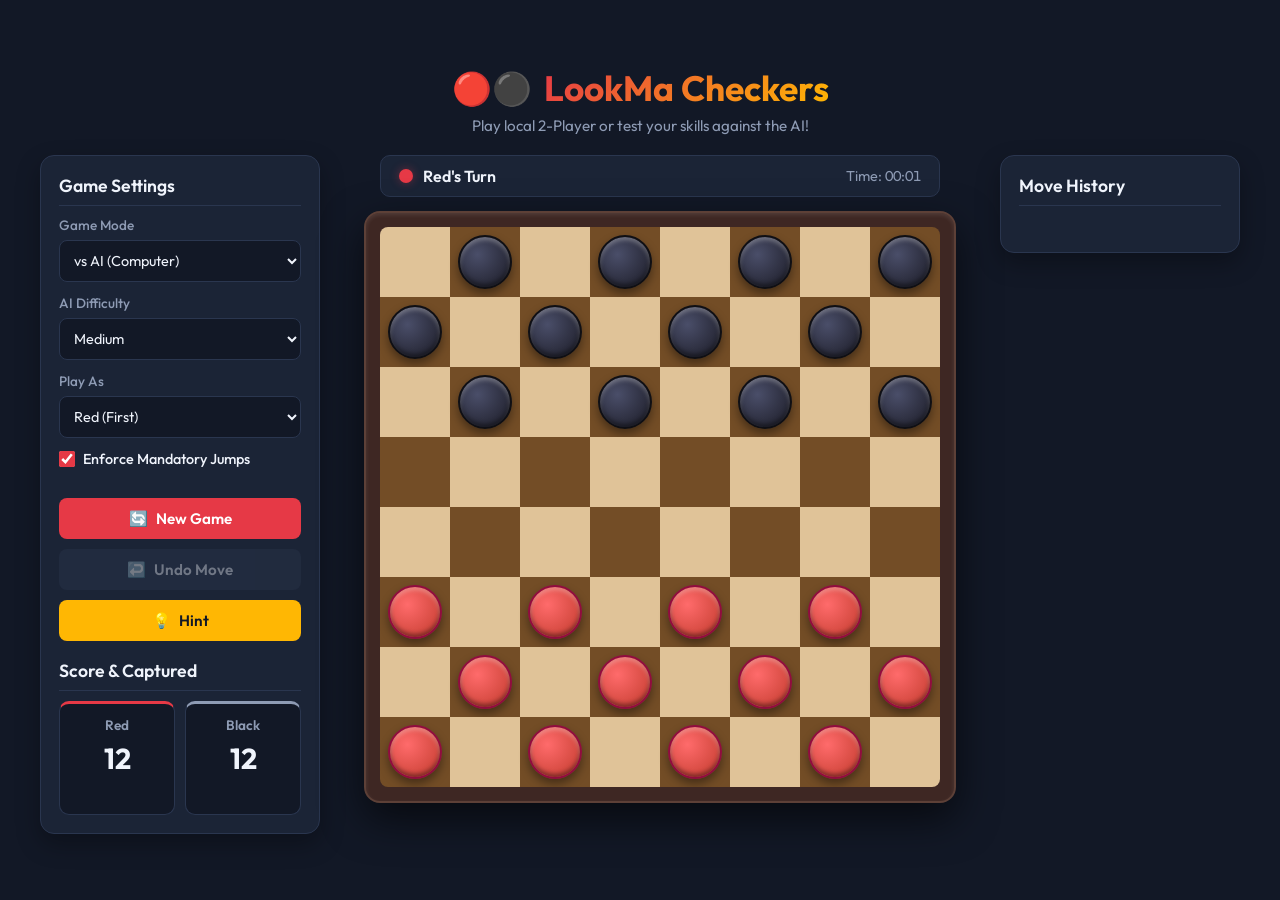
==== index.html @ aebc0d84 "Initialize LookMa Checkers game project" ====
<!DOCTYPE html>
<html lang="en">
<head>
    <meta charset="UTF-8">
    <meta name="viewport" content="width=device-width, initial-scale=1.0">
    <title>LookMa - Checkers Game</title>
    <link rel="stylesheet" href="style.css">
    <link rel="preconnect" href="https://fonts.googleapis.com">
    <link rel="preconnect" href="https://fonts.gstatic.com" crossorigin>
    <link href="https://fonts.googleapis.com/css2?family=Outfit:wght@400;500;600;700&display=swap" rel="stylesheet">
</head>
<body>
    <div class="app-container">
        <!-- Header -->
        <header class="app-header">
            <div class="logo-area">
                <span class="logo-icon">🔴⚫</span>
                <h1>LookMa Checkers</h1>
            </div>
            <p class="tagline">Play local 2-Player or test your skills against the AI!</p>
        </header>

        <!-- Main Content Grid -->
        <main class="game-layout">
            <!-- Sidebar / Game Controls -->
            <aside class="panel controls-panel">
                <div class="panel-section">
                    <h2>Game Settings</h2>
                    
                    <div class="setting-item">
                        <label for="mode-select">Game Mode</label>
                        <select id="mode-select" class="custom-select">
                            <option value="ai">vs AI (Computer)</option>
                            <option value="pvp">2 Players (Local)</option>
                        </select>
                    </div>

                    <div class="setting-item" id="ai-difficulty-group">
                        <label for="difficulty-select">AI Difficulty</label>
                        <select id="difficulty-select" class="custom-select">
                            <option value="easy">Easy</option>
                            <option value="medium" selected>Medium</option>
                            <option value="hard">Hard</option>
                        </select>
                    </div>

                    <div class="setting-item">
                        <label for="player-color-select">Play As</label>
                        <select id="player-color-select" class="custom-select">
                            <option value="red" selected>Red (First)</option>
                            <option value="black">Black (Second)</option>
                        </select>
                    </div>

                    <div class="setting-item checkbox-item">
                        <label for="forced-jumps-toggle">
                            <input type="checkbox" id="forced-jumps-toggle" checked>
                            Enforce Mandatory Jumps
                        </label>
                    </div>
                </div>

                <div class="panel-section action-buttons">
                    <button id="btn-new-game" class="btn btn-primary">
                        <span class="btn-icon">🔄</span> New Game
                    </button>
                    <button id="btn-undo" class="btn btn-secondary" disabled>
                        <span class="btn-icon">↩️</span> Undo Move
                    </button>
                    <button id="btn-hint" class="btn btn-utility">
                        <span class="btn-icon">💡</span> Hint
                    </button>
                </div>

                <div class="panel-section score-section">
                    <h2>Score & Captured</h2>
                    <div class="score-cards">
                        <div class="score-card red-card">
                            <span class="player-name">Red</span>
                            <span id="red-count" class="score-count">12</span>
                            <div id="red-captured" class="captured-pieces"></div>
                        </div>
                        <div class="score-card black-card">
                            <span class="player-name">Black</span>
                            <span id="black-count" class="score-count">12</span>
                            <div id="black-captured" class="captured-pieces"></div>
                        </div>
                    </div>
                </div>
            </aside>

            <!-- Center Board Area -->
            <section class="board-container-wrapper">
                <div class="status-bar">
                    <div class="turn-indicator">
                        <span class="indicator-dot" id="turn-dot"></span>
                        <span id="status-text">Red's Turn</span>
                    </div>
                    <div class="timer-display" id="timer-display">Time: 00:00</div>
                </div>

                <div class="board-frame">
                    <div id="board" class="checkers-board"></div>
                </div>
            </section>

            <!-- Right Sidebar: Move Log -->
            <aside class="panel history-panel">
                <h2>Move History</h2>
                <div class="history-list-wrapper">
                    <ol id="history-list" class="history-list"></ol>
                </div>
            </aside>
        </main>
    </div>

    <!-- Victory / Game Over Modal -->
    <div id="victory-modal" class="modal-backdrop hidden">
        <div class="modal-card">
            <div class="modal-header">
                <span class="trophy-emoji">🏆</span>
                <h2 id="modal-title">Game Over!</h2>
            </div>
            <p id="modal-message">Red wins the match!</p>
            <div class="modal-actions">
                <button id="modal-restart" class="btn btn-primary">Play Again</button>
            </div>
        </div>
    </div>

    <script src="game.js"></script>
</body>
</html>
---- style.css ----
/* LookMa Checkers Styling */

:root {
    --bg-dark: #121826;
    --panel-bg: #1b2436;
    --panel-border: #2a364f;
    --text-main: #f0f4fc;
    --text-muted: #8e9bb4;
    --accent-red: #e63946;
    --accent-red-glow: rgba(230, 57, 70, 0.4);
    --accent-black: #2b2d42;
    --accent-black-glow: rgba(43, 45, 66, 0.6);
    --accent-gold: #ffb703;
    --tile-light: #e0c398;
    --tile-dark: #734d26;
    --tile-dark-hover: #8c5e2f;
    --highlight-selected: rgba(255, 215, 0, 0.6);
    --highlight-move: rgba(46, 204, 113, 0.6);
    --highlight-must-jump: rgba(231, 76, 60, 0.7);
    --font-family: 'Outfit', -apple-system, BlinkMacSystemFont, "Segoe UI", Roboto, sans-serif;
    --board-size: min(80vw, 560px);
}

* {
    box-sizing: border-box;
    margin: 0;
    padding: 0;
}

body {
    font-family: var(--font-family);
    background-color: var(--bg-dark);
    color: var(--text-main);
    min-height: 100vh;
    display: flex;
    justify-content: center;
    align-items: center;
    padding: 20px;
}

.app-container {
    width: 100%;
    max-width: 1200px;
    display: flex;
    flex-direction: column;
    gap: 20px;
}

/* Header */
.app-header {
    text-align: center;
    display: flex;
    flex-direction: column;
    align-items: center;
    gap: 6px;
}

.logo-area {
    display: flex;
    align-items: center;
    gap: 12px;
}

.logo-icon {
    font-size: 2rem;
}

.app-header h1 {
    font-size: 2.2rem;
    font-weight: 700;
    background: linear-gradient(135deg, #e63946, #ffb703);
    -webkit-background-clip: text;
    -webkit-text-fill-color: transparent;
}

.tagline {
    color: var(--text-muted);
    font-size: 0.95rem;
}

/* Game Layout Grid */
.game-layout {
    display: grid;
    grid-template-columns: 280px 1fr 240px;
    gap: 20px;
    align-items: start;
}

@media (max-width: 1024px) {
    .game-layout {
        grid-template-columns: 1fr;
    }
}

/* Panels */
.panel {
    background-color: var(--panel-bg);
    border: 1px solid var(--panel-border);
    border-radius: 14px;
    padding: 18px;
    display: flex;
    flex-direction: column;
    gap: 18px;
    box-shadow: 0 10px 25px rgba(0, 0, 0, 0.3);
}

.panel h2 {
    font-size: 1.1rem;
    font-weight: 600;
    color: var(--text-main);
    border-bottom: 1px solid var(--panel-border);
    padding-bottom: 8px;
    margin-bottom: 10px;
}

.setting-item {
    display: flex;
    flex-direction: column;
    gap: 6px;
    margin-bottom: 12px;
}

.setting-item label {
    font-size: 0.85rem;
    color: var(--text-muted);
    font-weight: 500;
}

.custom-select {
    background-color: #121826;
    color: var(--text-main);
    border: 1px solid var(--panel-border);
    padding: 10px;
    border-radius: 8px;
    font-family: inherit;
    font-size: 0.9rem;
    outline: none;
    cursor: pointer;
    transition: border-color 0.2s;
}

.custom-select:focus {
    border-color: var(--accent-gold);
}

.checkbox-item label {
    display: flex;
    align-items: center;
    gap: 8px;
    color: var(--text-main);
    cursor: pointer;
    font-size: 0.9rem;
}

.checkbox-item input[type="checkbox"] {
    accent-color: var(--accent-red);
    width: 16px;
    height: 16px;
    cursor: pointer;
}

/* Action Buttons */
.action-buttons {
    display: flex;
    flex-direction: column;
    gap: 10px;
}

.btn {
    display: flex;
    align-items: center;
    justify-content: center;
    gap: 8px;
    padding: 11px 16px;
    border-radius: 8px;
    border: none;
    font-family: inherit;
    font-size: 0.95rem;
    font-weight: 600;
    cursor: pointer;
    transition: transform 0.15s, background-color 0.2s, opacity 0.2s;
}

.btn:active {
    transform: scale(0.97);
}

.btn:disabled {
    opacity: 0.4;
    cursor: not-allowed;
}

.btn-primary {
    background-color: var(--accent-red);
    color: white;
}

.btn-primary:hover:not(:disabled) {
    background-color: #d62828;
}

.btn-secondary {
    background-color: #2b364d;
    color: var(--text-main);
}

.btn-secondary:hover:not(:disabled) {
    background-color: #384663;
}

.btn-utility {
    background-color: #ffb703;
    color: #121826;
}

.btn-utility:hover:not(:disabled) {
    background-color: #e0a200;
}

/* Score Section */
.score-cards {
    display: grid;
    grid-template-columns: 1fr 1fr;
    gap: 10px;
}

.score-card {
    background-color: #121826;
    border: 1px solid var(--panel-border);
    border-radius: 10px;
    padding: 12px;
    display: flex;
    flex-direction: column;
    align-items: center;
    gap: 6px;
}

.score-card.red-card {
    border-top: 3px solid var(--accent-red);
}

.score-card.black-card {
    border-top: 3px solid #8e9bb4;
}

.player-name {
    font-size: 0.85rem;
    font-weight: 600;
    color: var(--text-muted);
}

.score-count {
    font-size: 1.8rem;
    font-weight: 700;
}

.captured-pieces {
    display: flex;
    flex-wrap: wrap;
    gap: 3px;
    min-height: 20px;
}

.captured-mini-piece {
    width: 12px;
    height: 12px;
    border-radius: 50%;
}

.captured-mini-piece.red {
    background-color: var(--accent-red);
}

.captured-mini-piece.black {
    background-color: #555;
}

/* Board Center Wrapper */
.board-container-wrapper {
    display: flex;
    flex-direction: column;
    align-items: center;
    gap: 14px;
}

.status-bar {
    width: 100%;
    max-width: var(--board-size);
    display: flex;
    justify-content: space-between;
    align-items: center;
    background-color: var(--panel-bg);
    border: 1px solid var(--panel-border);
    border-radius: 10px;
    padding: 10px 18px;
}

.turn-indicator {
    display: flex;
    align-items: center;
    gap: 10px;
    font-weight: 600;
    font-size: 1rem;
}

.indicator-dot {
    width: 14px;
    height: 14px;
    border-radius: 50%;
    background-color: var(--accent-red);
    box-shadow: 0 0 10px var(--accent-red-glow);
    transition: background-color 0.3s, box-shadow 0.3s;
}

.indicator-dot.black-turn {
    background-color: #6c757d;
    box-shadow: 0 0 10px rgba(108, 117, 125, 0.5);
}

.timer-display {
    font-size: 0.9rem;
    color: var(--text-muted);
    font-variant-numeric: tabular-nums;
}

/* Board Frame & Grid */
.board-frame {
    background: #3e2723;
    padding: 14px;
    border-radius: 16px;
    box-shadow: 0 16px 40px rgba(0, 0, 0, 0.6), inset 0 2px 4px rgba(255, 255, 255, 0.1);
    border: 2px solid #5d4037;
}

.checkers-board {
    width: var(--board-size);
    height: var(--board-size);
    display: grid;
    grid-template-columns: repeat(8, 1fr);
    grid-template-rows: repeat(8, 1fr);
    border-radius: 8px;
    overflow: hidden;
    user-select: none;
}

.square {
    position: relative;
    display: flex;
    justify-content: center;
    align-items: center;
    cursor: default;
}

.square.light {
    background-color: var(--tile-light);
}

.square.dark {
    background-color: var(--tile-dark);
}

.square.dark.playable {
    cursor: pointer;
}

.square.dark.playable:hover {
    background-color: var(--tile-dark-hover);
}

.square.selected {
    box-shadow: inset 0 0 0 4px var(--accent-gold);
}

.square.must-jump {
    box-shadow: inset 0 0 0 3px var(--accent-red);
}

/* Move Target Dot / Overlay */
.move-hint {
    width: 28%;
    height: 28%;
    border-radius: 50%;
    background-color: var(--highlight-move);
    box-shadow: 0 0 8px var(--highlight-move);
    pointer-events: none;
    animation: pulse 1.2s infinite alternate;
}

@keyframes pulse {
    0% { transform: scale(0.85); opacity: 0.7; }
    100% { transform: scale(1.1); opacity: 1; }
}

/* Checkers Pieces */
.piece {
    width: 78%;
    height: 78%;
    border-radius: 50%;
    display: flex;
    justify-content: center;
    align-items: center;
    position: relative;
    box-shadow: 0 5px 10px rgba(0, 0, 0, 0.4), inset 0 -3px 4px rgba(0, 0, 0, 0.4), inset 0 3px 4px rgba(255, 255, 255, 0.3);
    transition: transform 0.2s cubic-bezier(0.175, 0.885, 0.32, 1.275);
    cursor: pointer;
}

.piece:hover {
    transform: scale(1.08);
}

.piece.red {
    background: radial-gradient(circle at 35% 35%, #ff6b6b, #c0392b);
    border: 2px solid #900c3f;
}

.piece.black {
    background: radial-gradient(circle at 35% 35%, #4a4e69, #1a1a24);
    border: 2px solid #0f0f14;
}

.piece.king::after {
    content: "👑";
    font-size: clamp(1rem, 3vw, 1.6rem);
    filter: drop-shadow(0 2px 2px rgba(0, 0, 0, 0.6));
}

/* Move History Panel */
.history-panel {
    max-height: 560px;
}

.history-list-wrapper {
    overflow-y: auto;
    max-height: 460px;
    padding-right: 4px;
}

.history-list-wrapper::-webkit-scrollbar {
    width: 6px;
}

.history-list-wrapper::-webkit-scrollbar-thumb {
    background-color: var(--panel-border);
    border-radius: 4px;
}

.history-list {
    list-style-position: inside;
    display: flex;
    flex-direction: column;
    gap: 6px;
    font-size: 0.85rem;
}

.history-item {
    padding: 6px 10px;
    background-color: #121826;
    border-radius: 6px;
    border-left: 3px solid var(--text-muted);
    display: flex;
    justify-content: space-between;
    color: var(--text-main);
}

.history-item.red-move {
    border-left-color: var(--accent-red);
}

.history-item.black-move {
    border-left-color: #6c757d;
}

/* Modal Window */
.modal-backdrop {
    position: fixed;
    top: 0;
    left: 0;
    width: 100vw;
    height: 100vh;
    background-color: rgba(0, 0, 0, 0.75);
    display: flex;
    justify-content: center;
    align-items: center;
    z-index: 999;
    backdrop-filter: blur(4px);
    transition: opacity 0.3s ease;
}

.modal-backdrop.hidden {
    opacity: 0;
    pointer-events: none;
}

.modal-card {
    background-color: var(--panel-bg);
    border: 1px solid var(--panel-border);
    border-radius: 16px;
    padding: 30px 40px;
    text-align: center;
    max-width: 400px;
    width: 90%;
    box-shadow: 0 20px 50px rgba(0, 0, 0, 0.5);
    display: flex;
    flex-direction: column;
    gap: 16px;
}

.trophy-emoji {
    font-size: 3.5rem;
}

.modal-card h2 {
    font-size: 1.8rem;
    color: var(--accent-gold);
}

.modal-card p {
    font-size: 1.1rem;
    color: var(--text-main);
}

.modal-actions {
    margin-top: 10px;
}
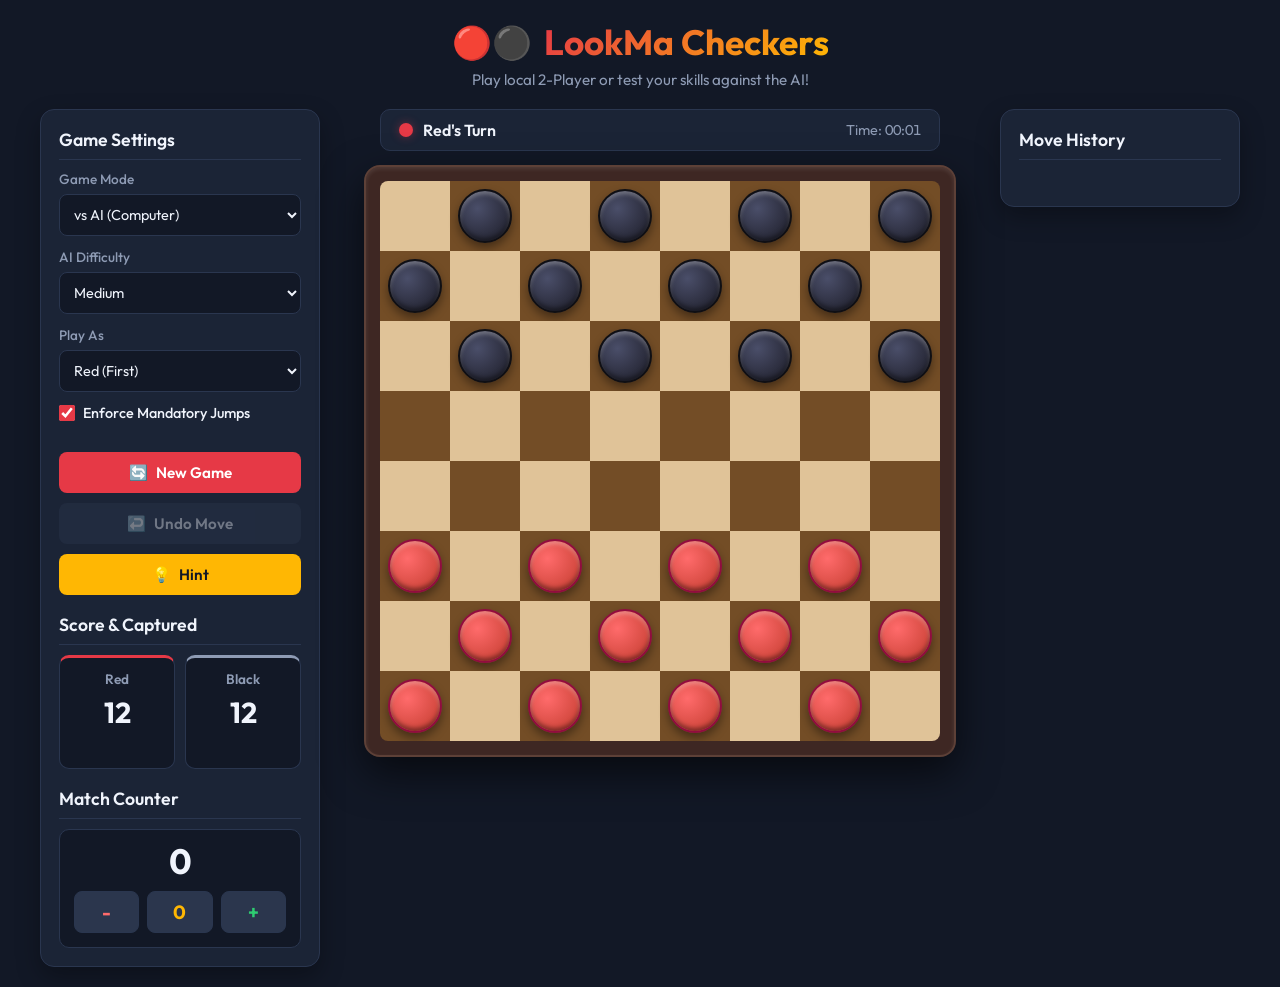
==== commit fe31dd8a: "add match counter panel with -, 0, and + buttons" ====
--- a/index.html
+++ b/index.html
@@ -87,6 +87,18 @@
                         </div>
                     </div>
                 </div>
+
+                <div class="panel-section counter-section">
+                    <h2>Match Counter</h2>
+                    <div class="counter-card">
+                        <span id="counter-value" class="counter-display">0</span>
+                        <div class="counter-controls">
+                            <button id="btn-counter-minus" class="btn btn-counter btn-counter-minus" aria-label="Decrement counter">-</button>
+                            <button id="btn-counter-zero" class="btn btn-counter btn-counter-zero" aria-label="Reset counter">0</button>
+                            <button id="btn-counter-plus" class="btn btn-counter btn-counter-plus" aria-label="Increment counter">+</button>
+                        </div>
+                    </div>
+                </div>
             </aside>
 
             <!-- Center Board Area -->
--- a/style.css
+++ b/style.css
@@ -1,5 +1,3 @@
-/* LookMa Checkers Styling */
-
 :root {
     --bg-dark: #121826;
     --panel-bg: #1b2436;
@@ -261,6 +259,77 @@
     min-height: 20px;
 }
 
+/* Counter Section */
+.counter-card {
+    background-color: #121826;
+    border: 1px solid var(--panel-border);
+    border-radius: 10px;
+    padding: 14px;
+    display: flex;
+    flex-direction: column;
+    align-items: center;
+    gap: 12px;
+}
+
+.counter-display {
+    font-size: 2.2rem;
+    font-weight: 700;
+    color: var(--text-main);
+    font-variant-numeric: tabular-nums;
+    line-height: 1;
+}
+
+.counter-controls {
+    display: flex;
+    gap: 8px;
+    width: 100%;
+    justify-content: center;
+}
+
+.btn-counter {
+    flex: 1;
+    padding: 8px 12px;
+    font-size: 1.2rem;
+    font-weight: 700;
+    background-color: #2b364d;
+    color: var(--text-main);
+    border: 1px solid var(--panel-border);
+    border-radius: 8px;
+    transition: background-color 0.2s, transform 0.15s, border-color 0.2s;
+}
+
+.btn-counter:hover {
+    background-color: #384663;
+    border-color: var(--accent-gold);
+}
+
+.btn-counter-minus {
+    color: #ff6b6b;
+}
+
+.btn-counter-minus:hover {
+    background-color: rgba(230, 57, 70, 0.2);
+    border-color: var(--accent-red);
+}
+
+.btn-counter-plus {
+    color: #2ecc71;
+}
+
+.btn-counter-plus:hover {
+    background-color: rgba(46, 204, 113, 0.2);
+    border-color: #2ecc71;
+}
+
+.btn-counter-zero {
+    color: var(--accent-gold);
+}
+
+.btn-counter-zero:hover {
+    background-color: rgba(255, 183, 3, 0.2);
+    border-color: var(--accent-gold);
+}
+
 .captured-mini-piece {
     width: 12px;
     height: 12px;
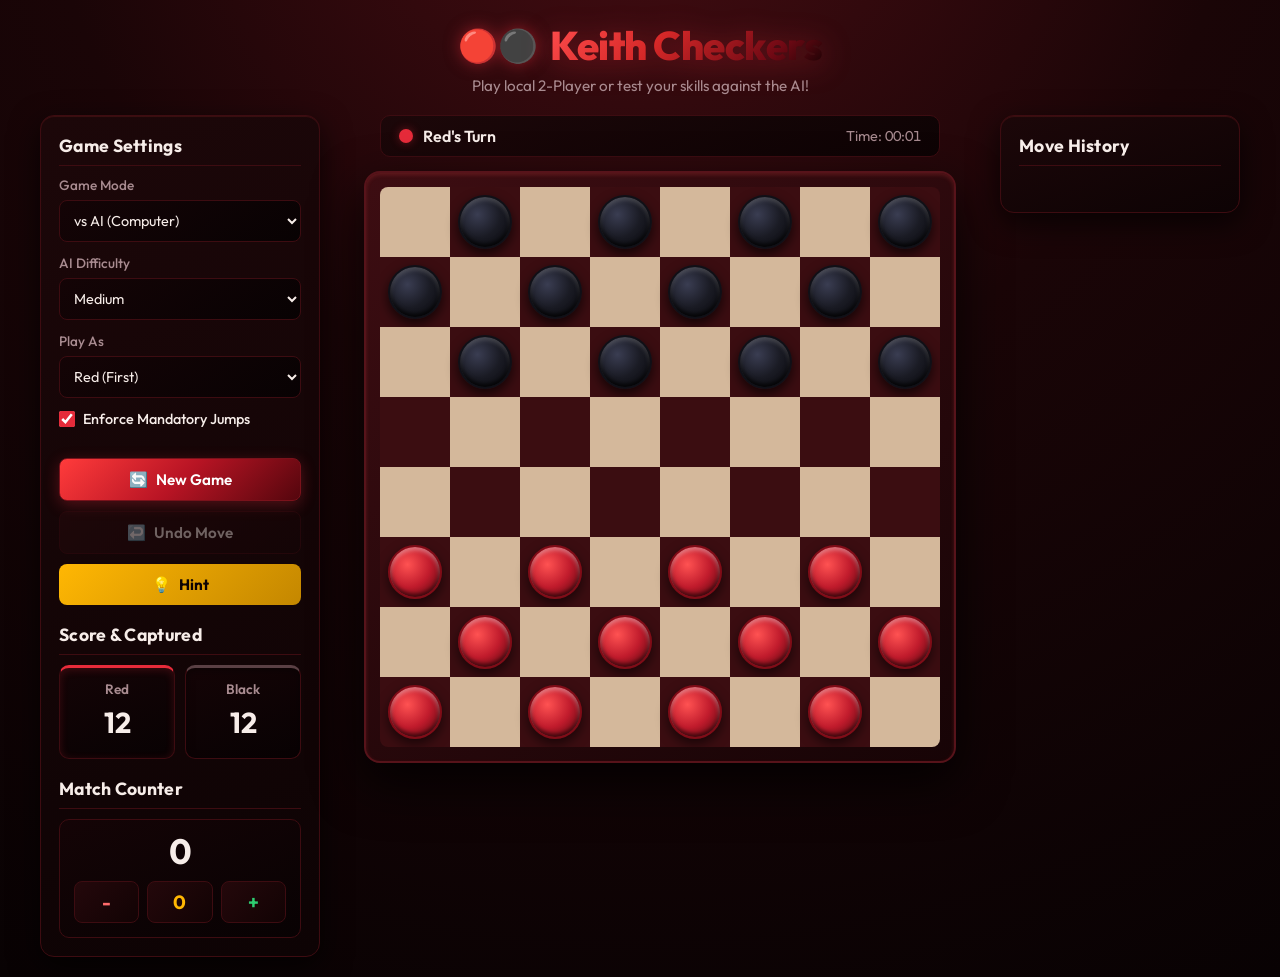
==== commit 0628cc78: "rename app to Keith Checkers and apply red/black ombre theme" ====
--- a/index.html
+++ b/index.html
@@ -3,11 +3,11 @@
 <head>
     <meta charset="UTF-8">
     <meta name="viewport" content="width=device-width, initial-scale=1.0">
-    <title>LookMa - Checkers Game</title>
+    <title>Keith Checkers</title>
     <link rel="stylesheet" href="style.css">
     <link rel="preconnect" href="https://fonts.googleapis.com">
     <link rel="preconnect" href="https://fonts.gstatic.com" crossorigin>
-    <link href="https://fonts.googleapis.com/css2?family=Outfit:wght@400;500;600;700&display=swap" rel="stylesheet">
+    <link href="https://fonts.googleapis.com/css2?family=Outfit:wght@400;500;600;700;800&display=swap" rel="stylesheet">
 </head>
 <body>
     <div class="app-container">
@@ -15,7 +15,7 @@
         <header class="app-header">
             <div class="logo-area">
                 <span class="logo-icon">🔴⚫</span>
-                <h1>LookMa Checkers</h1>
+                <h1>Keith Checkers</h1>
             </div>
             <p class="tagline">Play local 2-Player or test your skills against the AI!</p>
         </header>
--- a/style.css
+++ b/style.css
@@ -1,20 +1,20 @@
 :root {
-    --bg-dark: #121826;
-    --panel-bg: #1b2436;
-    --panel-border: #2a364f;
-    --text-main: #f0f4fc;
-    --text-muted: #8e9bb4;
-    --accent-red: #e63946;
-    --accent-red-glow: rgba(230, 57, 70, 0.4);
-    --accent-black: #2b2d42;
-    --accent-black-glow: rgba(43, 45, 66, 0.6);
+    --bg-dark: #0a0304;
+    --panel-bg: linear-gradient(160deg, #1c0709 0%, #0d0304 100%);
+    --panel-border: #3d0c11;
+    --text-main: #f7ede9;
+    --text-muted: #a88b90;
+    --accent-red: #e62b3a;
+    --accent-red-glow: rgba(230, 43, 58, 0.4);
+    --accent-black: #1a080a;
+    --accent-black-glow: rgba(26, 8, 10, 0.6);
     --accent-gold: #ffb703;
-    --tile-light: #e0c398;
-    --tile-dark: #734d26;
-    --tile-dark-hover: #8c5e2f;
-    --highlight-selected: rgba(255, 215, 0, 0.6);
-    --highlight-move: rgba(46, 204, 113, 0.6);
-    --highlight-must-jump: rgba(231, 76, 60, 0.7);
+    --tile-light: #d4b89b;
+    --tile-dark: #3b0d11;
+    --tile-dark-hover: #57141a;
+    --highlight-selected: rgba(255, 183, 3, 0.8);
+    --highlight-move: rgba(46, 204, 113, 0.8);
+    --highlight-must-jump: rgba(230, 43, 58, 0.9);
     --font-family: 'Outfit', -apple-system, BlinkMacSystemFont, "Segoe UI", Roboto, sans-serif;
     --board-size: min(80vw, 560px);
 }
@@ -27,7 +27,7 @@
 
 body {
     font-family: var(--font-family);
-    background-color: var(--bg-dark);
+    background: radial-gradient(circle at 50% -20%, #4a0d13 0%, #1a0507 45%, #080203 100%);
     color: var(--text-main);
     min-height: 100vh;
     display: flex;
@@ -61,14 +61,17 @@
 
 .logo-icon {
     font-size: 2rem;
+    filter: drop-shadow(0 0 8px rgba(230, 43, 58, 0.5));
 }
 
 .app-header h1 {
-    font-size: 2.2rem;
-    font-weight: 700;
-    background: linear-gradient(135deg, #e63946, #ffb703);
+    font-size: 2.5rem;
+    font-weight: 800;
+    letter-spacing: -0.5px;
+    background: linear-gradient(135deg, #ff4d4d 0%, #d62828 40%, #700914 80%, #170204 100%);
     -webkit-background-clip: text;
     -webkit-text-fill-color: transparent;
+    filter: drop-shadow(0 4px 15px rgba(230, 43, 58, 0.4));
 }
 
 .tagline {
@@ -90,25 +93,26 @@
     }
 }
 
-/* Panels */
+/* Panels with Red-Black Ombre styling */
 .panel {
-    background-color: var(--panel-bg);
+    background: linear-gradient(160deg, #1c0709 0%, #0d0304 100%);
     border: 1px solid var(--panel-border);
     border-radius: 14px;
     padding: 18px;
     display: flex;
     flex-direction: column;
     gap: 18px;
-    box-shadow: 0 10px 25px rgba(0, 0, 0, 0.3);
+    box-shadow: 0 10px 30px rgba(0, 0, 0, 0.7), inset 0 1px 1px rgba(255, 77, 77, 0.15);
 }
 
 .panel h2 {
     font-size: 1.1rem;
-    font-weight: 600;
+    font-weight: 700;
     color: var(--text-main);
     border-bottom: 1px solid var(--panel-border);
     padding-bottom: 8px;
     margin-bottom: 10px;
+    letter-spacing: 0.3px;
 }
 
 .setting-item {
@@ -125,7 +129,7 @@
 }
 
 .custom-select {
-    background-color: #121826;
+    background: linear-gradient(145deg, #140406 0%, #080203 100%);
     color: var(--text-main);
     border: 1px solid var(--panel-border);
     padding: 10px;
@@ -134,11 +138,12 @@
     font-size: 0.9rem;
     outline: none;
     cursor: pointer;
-    transition: border-color 0.2s;
+    transition: border-color 0.2s, box-shadow 0.2s;
 }
 
 .custom-select:focus {
-    border-color: var(--accent-gold);
+    border-color: var(--accent-red);
+    box-shadow: 0 0 10px var(--accent-red-glow);
 }
 
 .checkbox-item label {
@@ -176,7 +181,7 @@
     font-size: 0.95rem;
     font-weight: 600;
     cursor: pointer;
-    transition: transform 0.15s, background-color 0.2s, opacity 0.2s;
+    transition: transform 0.15s, background 0.2s, opacity 0.2s, box-shadow 0.2s;
 }
 
 .btn:active {
@@ -189,30 +194,37 @@
 }
 
 .btn-primary {
-    background-color: var(--accent-red);
+    background: linear-gradient(135deg, #ff3b3b 0%, #b81424 50%, #54060d 100%);
     color: white;
+    border: 1px solid #7a121b;
+    box-shadow: 0 4px 15px rgba(230, 43, 58, 0.3);
 }
 
 .btn-primary:hover:not(:disabled) {
-    background-color: #d62828;
+    background: linear-gradient(135deg, #ff5252 0%, #d61c2e 50%, #6e0912 100%);
+    box-shadow: 0 6px 20px rgba(230, 43, 58, 0.5);
 }
 
 .btn-secondary {
-    background-color: #2b364d;
-    color: var(--text-main);
+    background: linear-gradient(135deg, #2a0b0e 0%, #150506 100%);
+    color: var(--text-main);
+    border: 1px solid var(--panel-border);
 }
 
 .btn-secondary:hover:not(:disabled) {
-    background-color: #384663;
+    background: linear-gradient(135deg, #3d1014 0%, #200709 100%);
+    border-color: #5c141c;
 }
 
 .btn-utility {
-    background-color: #ffb703;
-    color: #121826;
+    background: linear-gradient(135deg, #ffb703 0%, #c48700 100%);
+    color: #0d0304;
+    font-weight: 700;
 }
 
 .btn-utility:hover:not(:disabled) {
-    background-color: #e0a200;
+    background: linear-gradient(135deg, #ffd000 0%, #da9700 100%);
+    box-shadow: 0 4px 12px rgba(255, 183, 3, 0.4);
 }
 
 /* Score Section */
@@ -223,7 +235,7 @@
 }
 
 .score-card {
-    background-color: #121826;
+    background: linear-gradient(160deg, #140406 0%, #080203 100%);
     border: 1px solid var(--panel-border);
     border-radius: 10px;
     padding: 12px;
@@ -235,10 +247,12 @@
 
 .score-card.red-card {
     border-top: 3px solid var(--accent-red);
+    box-shadow: inset 0 2px 8px rgba(230, 43, 58, 0.2);
 }
 
 .score-card.black-card {
-    border-top: 3px solid #8e9bb4;
+    border-top: 3px solid #5a4044;
+    box-shadow: inset 0 2px 8px rgba(0, 0, 0, 0.4);
 }
 
 .player-name {
@@ -252,16 +266,9 @@
     font-weight: 700;
 }
 
-.captured-pieces {
-    display: flex;
-    flex-wrap: wrap;
-    gap: 3px;
-    min-height: 20px;
-}
-
 /* Counter Section */
 .counter-card {
-    background-color: #121826;
+    background: linear-gradient(160deg, #140406 0%, #080203 100%);
     border: 1px solid var(--panel-border);
     border-radius: 10px;
     padding: 14px;
@@ -291,16 +298,15 @@
     padding: 8px 12px;
     font-size: 1.2rem;
     font-weight: 700;
-    background-color: #2b364d;
+    background: linear-gradient(135deg, #24080b 0%, #120304 100%);
     color: var(--text-main);
     border: 1px solid var(--panel-border);
     border-radius: 8px;
-    transition: background-color 0.2s, transform 0.15s, border-color 0.2s;
+    transition: background 0.2s, transform 0.15s, border-color 0.2s;
 }
 
 .btn-counter:hover {
-    background-color: #384663;
-    border-color: var(--accent-gold);
+    border-color: var(--accent-red);
 }
 
 .btn-counter-minus {
@@ -308,7 +314,7 @@
 }
 
 .btn-counter-minus:hover {
-    background-color: rgba(230, 57, 70, 0.2);
+    background: rgba(230, 43, 58, 0.25);
     border-color: var(--accent-red);
 }
 
@@ -317,7 +323,7 @@
 }
 
 .btn-counter-plus:hover {
-    background-color: rgba(46, 204, 113, 0.2);
+    background: rgba(46, 204, 113, 0.25);
     border-color: #2ecc71;
 }
 
@@ -326,7 +332,7 @@
 }
 
 .btn-counter-zero:hover {
-    background-color: rgba(255, 183, 3, 0.2);
+    background: rgba(255, 183, 3, 0.25);
     border-color: var(--accent-gold);
 }
 
@@ -341,7 +347,7 @@
 }
 
 .captured-mini-piece.black {
-    background-color: #555;
+    background-color: #4a383b;
 }
 
 /* Board Center Wrapper */
@@ -358,7 +364,7 @@
     display: flex;
     justify-content: space-between;
     align-items: center;
-    background-color: var(--panel-bg);
+    background: linear-gradient(160deg, #1c0709 0%, #0d0304 100%);
     border: 1px solid var(--panel-border);
     border-radius: 10px;
     padding: 10px 18px;
@@ -382,8 +388,8 @@
 }
 
 .indicator-dot.black-turn {
-    background-color: #6c757d;
-    box-shadow: 0 0 10px rgba(108, 117, 125, 0.5);
+    background-color: #4a383b;
+    box-shadow: 0 0 10px rgba(74, 56, 59, 0.5);
 }
 
 .timer-display {
@@ -394,11 +400,11 @@
 
 /* Board Frame & Grid */
 .board-frame {
-    background: #3e2723;
+    background: linear-gradient(145deg, #3d0d12 0%, #170406 100%);
     padding: 14px;
     border-radius: 16px;
-    box-shadow: 0 16px 40px rgba(0, 0, 0, 0.6), inset 0 2px 4px rgba(255, 255, 255, 0.1);
-    border: 2px solid #5d4037;
+    box-shadow: 0 20px 50px rgba(0, 0, 0, 0.8), inset 0 2px 4px rgba(255, 77, 77, 0.2);
+    border: 2px solid #57131a;
 }
 
 .checkers-board {
@@ -469,7 +475,6 @@
     justify-content: center;
     align-items: center;
     position: relative;
-    box-shadow: 0 5px 10px rgba(0, 0, 0, 0.4), inset 0 -3px 4px rgba(0, 0, 0, 0.4), inset 0 3px 4px rgba(255, 255, 255, 0.3);
     transition: transform 0.2s cubic-bezier(0.175, 0.885, 0.32, 1.275);
     cursor: pointer;
 }
@@ -479,13 +484,15 @@
 }
 
 .piece.red {
-    background: radial-gradient(circle at 35% 35%, #ff6b6b, #c0392b);
-    border: 2px solid #900c3f;
+    background: radial-gradient(circle at 35% 35%, #ff5252 0%, #c01b2c 50%, #4a050b 100%);
+    border: 2px solid #800c17;
+    box-shadow: 0 5px 12px rgba(0, 0, 0, 0.6), inset 0 -3px 4px rgba(0, 0, 0, 0.6), inset 0 3px 4px rgba(255, 255, 255, 0.4);
 }
 
 .piece.black {
-    background: radial-gradient(circle at 35% 35%, #4a4e69, #1a1a24);
-    border: 2px solid #0f0f14;
+    background: radial-gradient(circle at 35% 35%, #3a3d52 0%, #1a1b24 50%, #08080c 100%);
+    border: 2px solid #101017;
+    box-shadow: 0 5px 12px rgba(0, 0, 0, 0.7), inset 0 -3px 4px rgba(0, 0, 0, 0.8), inset 0 3px 4px rgba(255, 255, 255, 0.2);
 }
 
 .piece.king::after {
@@ -524,7 +531,7 @@
 
 .history-item {
     padding: 6px 10px;
-    background-color: #121826;
+    background: linear-gradient(145deg, #140406 0%, #080203 100%);
     border-radius: 6px;
     border-left: 3px solid var(--text-muted);
     display: flex;
@@ -537,7 +544,7 @@
 }
 
 .history-item.black-move {
-    border-left-color: #6c757d;
+    border-left-color: #4a383b;
 }
 
 /* Modal Window */
@@ -547,12 +554,12 @@
     left: 0;
     width: 100vw;
     height: 100vh;
-    background-color: rgba(0, 0, 0, 0.75);
+    background-color: rgba(0, 0, 0, 0.85);
     display: flex;
     justify-content: center;
     align-items: center;
     z-index: 999;
-    backdrop-filter: blur(4px);
+    backdrop-filter: blur(6px);
     transition: opacity 0.3s ease;
 }
 
@@ -562,14 +569,14 @@
 }
 
 .modal-card {
-    background-color: var(--panel-bg);
-    border: 1px solid var(--panel-border);
+    background: linear-gradient(160deg, #24080c 0%, #0f0305 100%);
+    border: 1px solid #4a1016;
     border-radius: 16px;
     padding: 30px 40px;
     text-align: center;
     max-width: 400px;
     width: 90%;
-    box-shadow: 0 20px 50px rgba(0, 0, 0, 0.5);
+    box-shadow: 0 20px 60px rgba(0, 0, 0, 0.9), inset 0 1px 1px rgba(255, 77, 77, 0.2);
     display: flex;
     flex-direction: column;
     gap: 16px;
